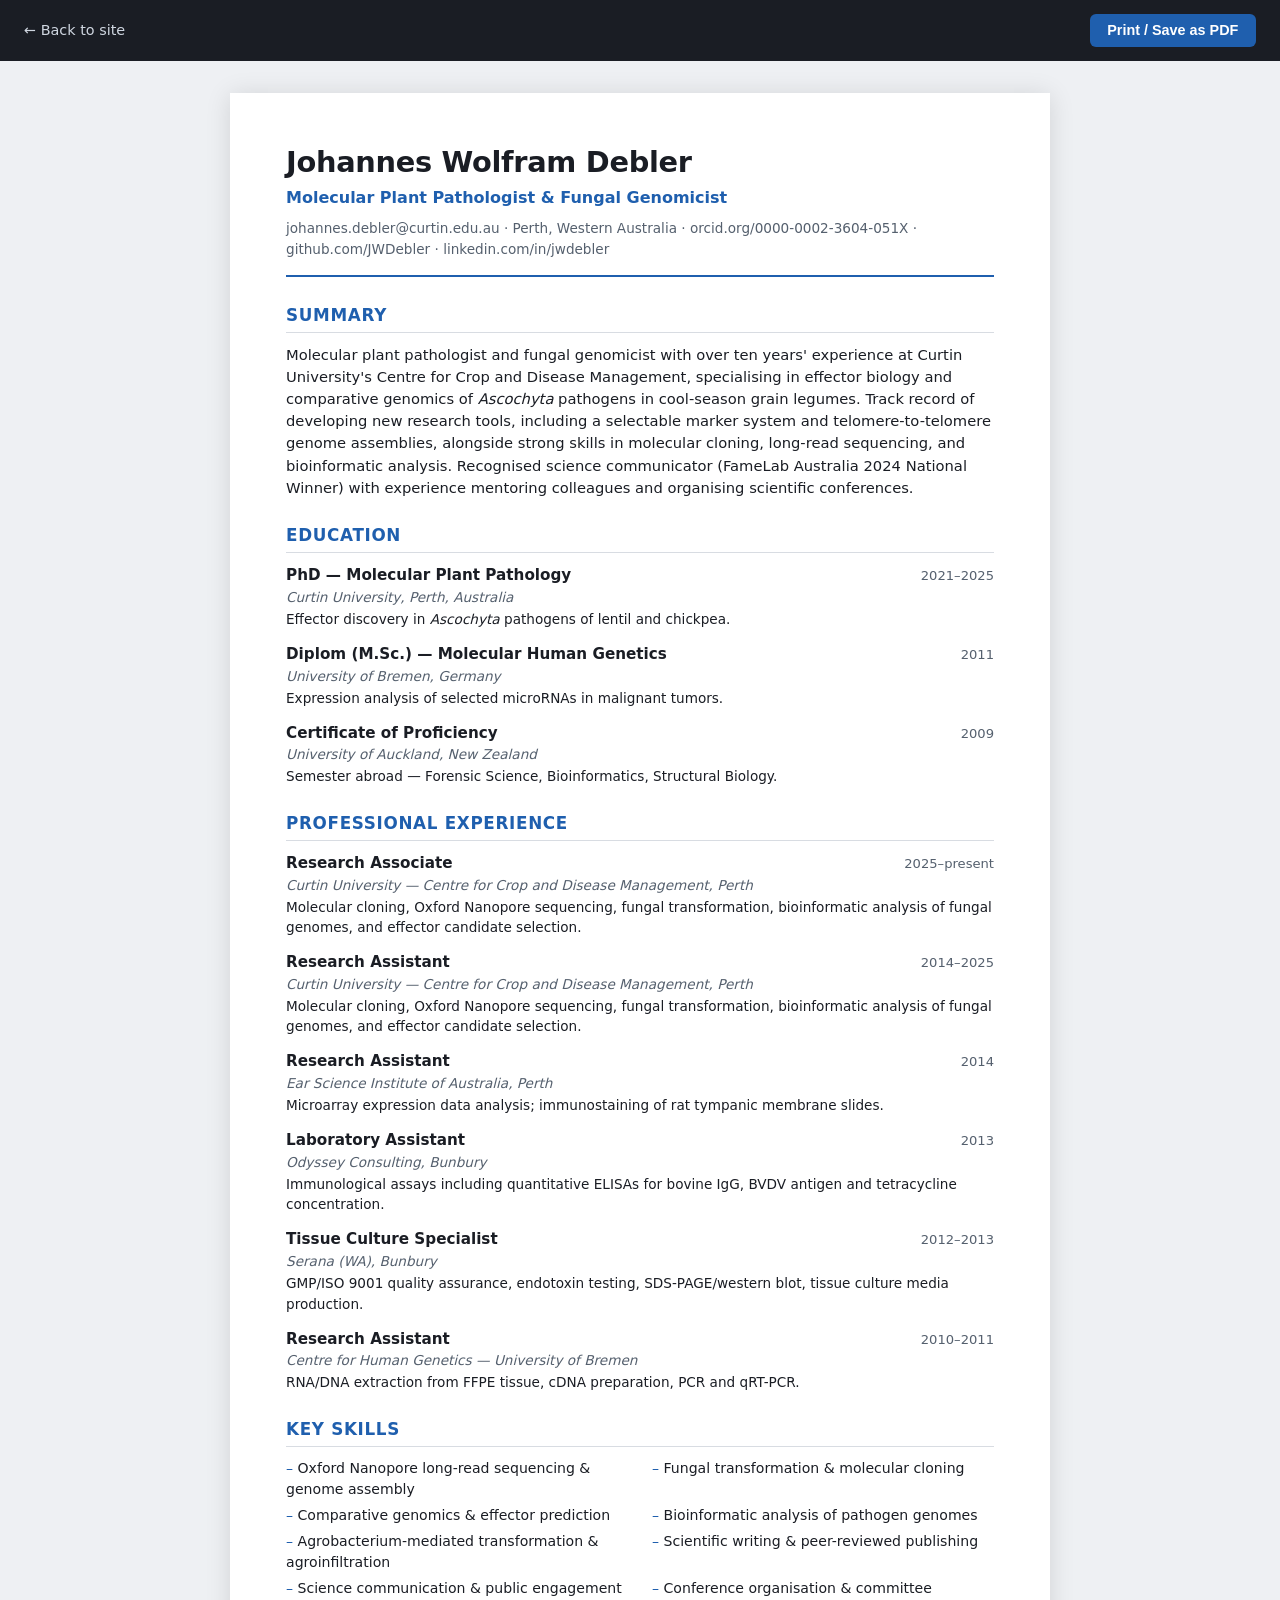
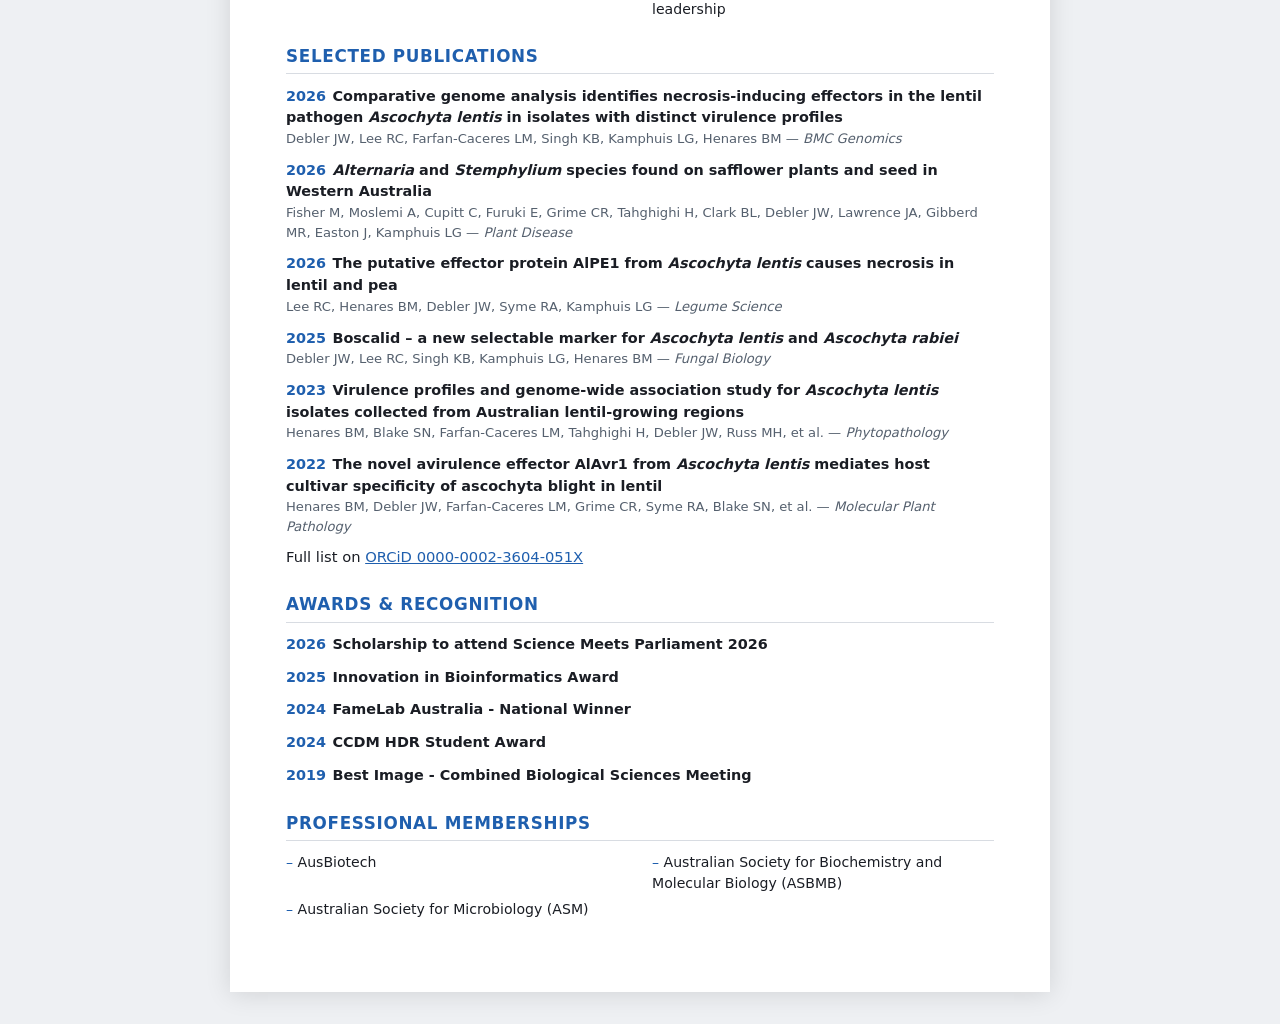
==== resume.html @ ffdb2647 "Add Legume Science publication and printable resume export Adds the AlPE1 effector paper (Legume Sci" ====
<!DOCTYPE html>
<html lang="en">
<head>
  <meta charset="UTF-8" />
  <meta name="viewport" content="width=device-width, initial-scale=1.0" />
  <title>Johannes Debler — Resume</title>
  <meta name="description" content="Resume of Johannes Wolfram Debler — Molecular Plant Pathologist & Fungal Genomicist, Curtin University." />
  <link rel="stylesheet" href="resume.css" />
</head>
<body>

  <div class="resume-toolbar no-print">
    <a href="index.html" class="toolbar-link">&larr; Back to site</a>
    <button id="print-btn" class="toolbar-print">Print / Save as PDF</button>
  </div>

  <main class="resume-page">

    <header class="r-header">
      <h1>Johannes Wolfram Debler</h1>
      <p class="r-subtitle">Molecular Plant Pathologist &amp; Fungal Genomicist</p>
      <p class="r-contact">
        <span>johannes.debler@curtin.edu.au</span> ·
        <span>Perth, Western Australia</span> ·
        <span>orcid.org/0000-0002-3604-051X</span> ·
        <span>github.com/JWDebler</span> ·
        <span>linkedin.com/in/jwdebler</span>
      </p>
    </header>

    <section class="r-section">
      <h2>Summary</h2>
      <p>
        Molecular plant pathologist and fungal genomicist with over ten years' experience at Curtin University's Centre for Crop and Disease Management, specialising in effector biology and comparative genomics of <em>Ascochyta</em> pathogens in cool-season grain legumes. Track record of developing new research tools, including a selectable marker system and telomere-to-telomere genome assemblies, alongside strong skills in molecular cloning, long-read sequencing, and bioinformatic analysis. Recognised science communicator (FameLab Australia 2024 National Winner) with experience mentoring colleagues and organising scientific conferences.
      </p>
    </section>

    <section class="r-section">
      <h2>Education</h2>
      <div class="r-item">
        <div class="r-item-head">
          <strong>PhD — Molecular Plant Pathology</strong>
          <span class="r-dates">2021–2025</span>
        </div>
        <p class="r-item-sub">Curtin University, Perth, Australia</p>
        <p class="r-item-detail">Effector discovery in <em>Ascochyta</em> pathogens of lentil and chickpea.</p>
      </div>
      <div class="r-item">
        <div class="r-item-head">
          <strong>Diplom (M.Sc.) — Molecular Human Genetics</strong>
          <span class="r-dates">2011</span>
        </div>
        <p class="r-item-sub">University of Bremen, Germany</p>
        <p class="r-item-detail">Expression analysis of selected microRNAs in malignant tumors.</p>
      </div>
      <div class="r-item">
        <div class="r-item-head">
          <strong>Certificate of Proficiency</strong>
          <span class="r-dates">2009</span>
        </div>
        <p class="r-item-sub">University of Auckland, New Zealand</p>
        <p class="r-item-detail">Semester abroad — Forensic Science, Bioinformatics, Structural Biology.</p>
      </div>
    </section>

    <section class="r-section">
      <h2>Professional Experience</h2>
      <div class="r-item">
        <div class="r-item-head">
          <strong>Research Associate</strong>
          <span class="r-dates">2025–present</span>
        </div>
        <p class="r-item-sub">Curtin University — Centre for Crop and Disease Management, Perth</p>
        <p class="r-item-detail">Molecular cloning, Oxford Nanopore sequencing, fungal transformation, bioinformatic analysis of fungal genomes, and effector candidate selection.</p>
      </div>
      <div class="r-item">
        <div class="r-item-head">
          <strong>Research Assistant</strong>
          <span class="r-dates">2014–2025</span>
        </div>
        <p class="r-item-sub">Curtin University — Centre for Crop and Disease Management, Perth</p>
        <p class="r-item-detail">Molecular cloning, Oxford Nanopore sequencing, fungal transformation, bioinformatic analysis of fungal genomes, and effector candidate selection.</p>
      </div>
      <div class="r-item">
        <div class="r-item-head">
          <strong>Research Assistant</strong>
          <span class="r-dates">2014</span>
        </div>
        <p class="r-item-sub">Ear Science Institute of Australia, Perth</p>
        <p class="r-item-detail">Microarray expression data analysis; immunostaining of rat tympanic membrane slides.</p>
      </div>
      <div class="r-item">
        <div class="r-item-head">
          <strong>Laboratory Assistant</strong>
          <span class="r-dates">2013</span>
        </div>
        <p class="r-item-sub">Odyssey Consulting, Bunbury</p>
        <p class="r-item-detail">Immunological assays including quantitative ELISAs for bovine IgG, BVDV antigen and tetracycline concentration.</p>
      </div>
      <div class="r-item">
        <div class="r-item-head">
          <strong>Tissue Culture Specialist</strong>
          <span class="r-dates">2012–2013</span>
        </div>
        <p class="r-item-sub">Serana (WA), Bunbury</p>
        <p class="r-item-detail">GMP/ISO 9001 quality assurance, endotoxin testing, SDS-PAGE/western blot, tissue culture media production.</p>
      </div>
      <div class="r-item">
        <div class="r-item-head">
          <strong>Research Assistant</strong>
          <span class="r-dates">2010–2011</span>
        </div>
        <p class="r-item-sub">Centre for Human Genetics — University of Bremen</p>
        <p class="r-item-detail">RNA/DNA extraction from FFPE tissue, cDNA preparation, PCR and qRT-PCR.</p>
      </div>
    </section>

    <section class="r-section">
      <h2>Key Skills</h2>
      <ul class="r-skills">
        <li>Oxford Nanopore long-read sequencing &amp; genome assembly</li>
        <li>Fungal transformation &amp; molecular cloning</li>
        <li>Comparative genomics &amp; effector prediction</li>
        <li>Bioinformatic analysis of pathogen genomes</li>
        <li>Agrobacterium-mediated transformation &amp; agroinfiltration</li>
        <li>Scientific writing &amp; peer-reviewed publishing</li>
        <li>Science communication &amp; public engagement</li>
        <li>Conference organisation &amp; committee leadership</li>
      </ul>
    </section>

    <section class="r-section">
      <h2>Selected Publications</h2>
      <div id="r-pubs"></div>
      <p class="r-more">Full list on <a href="https://orcid.org/0000-0002-3604-051X" target="_blank" rel="noopener">ORCiD 0000-0002-3604-051X</a></p>
    </section>

    <section class="r-section">
      <h2>Awards &amp; Recognition</h2>
      <div id="r-awards"></div>
    </section>

    <section class="r-section">
      <h2>Professional Memberships</h2>
      <ul class="r-skills">
        <li>AusBiotech</li>
        <li>Australian Society for Biochemistry and Molecular Biology (ASBMB)</li>
        <li>Australian Society for Microbiology (ASM)</li>
      </ul>
    </section>

  </main>

  <script src="resume.js"></script>
</body>
</html>
---- resume.css ----
/* ============================================================
   Johannes Debler — Resume (print-friendly)
   ============================================================ */

*, *::before, *::after { box-sizing: border-box; margin: 0; padding: 0; }

:root {
  --r-text:       #1a1d24;
  --r-muted:      #55606e;
  --r-border:     #d8dce2;
  --r-accent:     #1f5fae;
  --r-font-sans:  'Segoe UI', system-ui, -apple-system, sans-serif;
}

html { font-size: 16px; }

body {
  font-family: var(--r-font-sans);
  background: #eef0f3;
  color: var(--r-text);
  line-height: 1.5;
}

/* ---------- Toolbar (screen only) ---------- */
.resume-toolbar {
  position: sticky;
  top: 0;
  z-index: 10;
  display: flex;
  justify-content: space-between;
  align-items: center;
  padding: 0.85rem 1.5rem;
  background: #1a1d24;
  color: #fff;
}

.toolbar-link {
  color: #cfd6e0;
  text-decoration: none;
  font-size: 0.9rem;
}
.toolbar-link:hover { color: #fff; }

.toolbar-print {
  background: var(--r-accent);
  color: #fff;
  border: none;
  border-radius: 6px;
  padding: 0.55rem 1.1rem;
  font-size: 0.9rem;
  font-weight: 600;
  cursor: pointer;
}
.toolbar-print:hover { background: #17498a; }

/* ---------- Page ---------- */
.resume-page {
  max-width: 820px;
  margin: 2rem auto;
  background: #fff;
  padding: 3rem 3.5rem;
  box-shadow: 0 2px 24px rgba(0,0,0,0.12);
}

.r-header {
  border-bottom: 2px solid var(--r-accent);
  padding-bottom: 1rem;
  margin-bottom: 1.6rem;
}

.r-header h1 {
  font-size: 1.8rem;
  letter-spacing: -0.01em;
}

.r-subtitle {
  color: var(--r-accent);
  font-weight: 600;
  margin-top: 0.15rem;
}

.r-contact {
  margin-top: 0.5rem;
  font-size: 0.85rem;
  color: var(--r-muted);
}

.r-section {
  margin-bottom: 1.5rem;
}

.r-section h2 {
  font-size: 1.05rem;
  text-transform: uppercase;
  letter-spacing: 0.04em;
  color: var(--r-accent);
  border-bottom: 1px solid var(--r-border);
  padding-bottom: 0.25rem;
  margin-bottom: 0.7rem;
}

.r-section > p {
  font-size: 0.92rem;
  color: var(--r-text);
}

.r-item {
  margin-bottom: 0.85rem;
}
.r-item:last-child { margin-bottom: 0; }

.r-item-head {
  display: flex;
  justify-content: space-between;
  align-items: baseline;
  gap: 1rem;
  font-size: 0.95rem;
}

.r-dates {
  color: var(--r-muted);
  font-size: 0.82rem;
  white-space: nowrap;
}

.r-item-sub {
  font-size: 0.85rem;
  color: var(--r-muted);
  font-style: italic;
}

.r-item-detail {
  font-size: 0.85rem;
  margin-top: 0.1rem;
}

.r-skills {
  list-style: none;
  display: grid;
  grid-template-columns: 1fr 1fr;
  gap: 0.3rem 1.5rem;
  font-size: 0.88rem;
}
.r-skills li::before {
  content: '– ';
  color: var(--r-accent);
}

/* ---------- Publications & Awards (rendered by resume.js) ---------- */
.r-pub-item, .r-award-item {
  margin-bottom: 0.7rem;
  font-size: 0.85rem;
}
.r-pub-item:last-child, .r-award-item:last-child { margin-bottom: 0; }

.r-pub-title, .r-award-title {
  font-weight: 600;
  font-size: 0.9rem;
}

.r-pub-meta, .r-award-body {
  color: var(--r-muted);
  font-size: 0.82rem;
}

.r-pub-year, .r-award-year {
  color: var(--r-accent);
  font-weight: 600;
  margin-right: 0.4rem;
}

.r-more {
  margin-top: 0.6rem;
  font-size: 0.82rem;
  color: var(--r-muted);
}
.r-more a { color: var(--r-accent); }

/* ---------- Print ---------- */
@media print {
  .no-print { display: none !important; }

  body { background: #fff; }

  .resume-page {
    margin: 0;
    box-shadow: none;
    padding: 0;
    max-width: 100%;
  }

  @page {
    size: A4;
    margin: 1.6cm;
  }

  .r-section { break-inside: avoid; }
  .r-item { break-inside: avoid; }
}
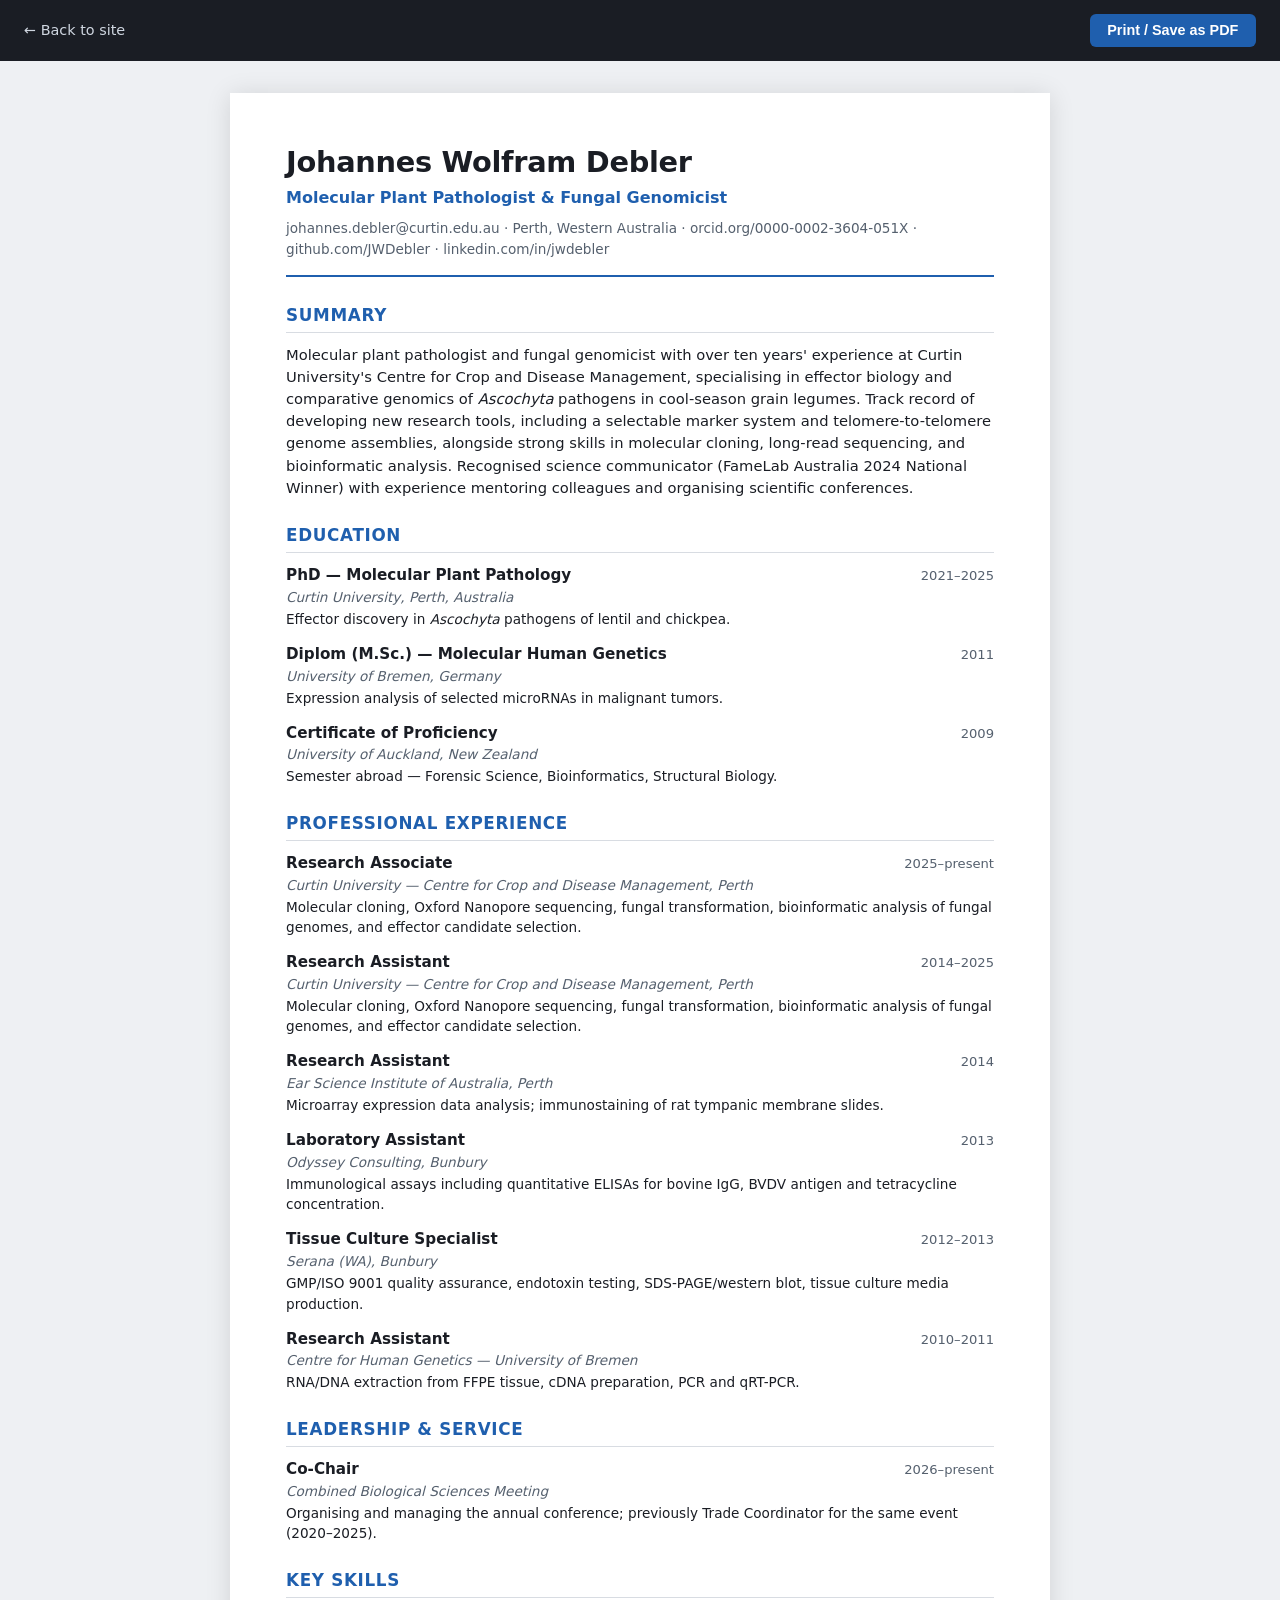
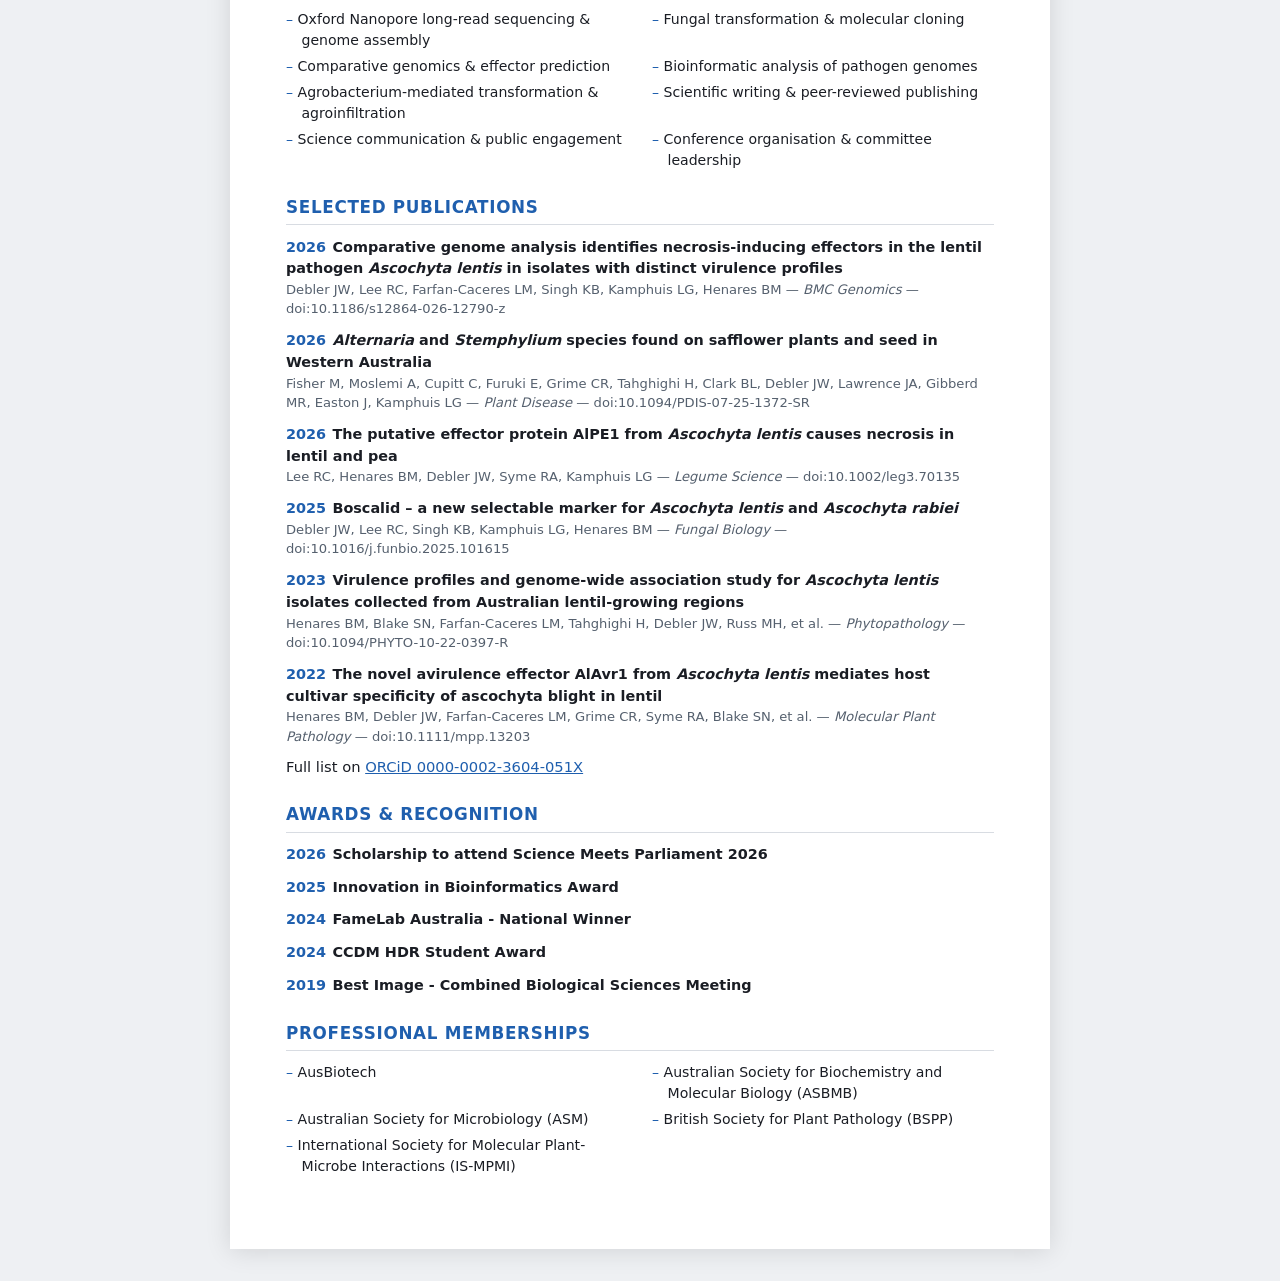
==== commit 85f02894: "Polish resume: hanging indent, DOIs, new memberships, CBSM leadership Fixes wrapped-line alignment i" ====
--- a/resume.html
+++ b/resume.html
@@ -116,6 +116,18 @@
     </section>
 
     <section class="r-section">
+      <h2>Leadership &amp; Service</h2>
+      <div class="r-item">
+        <div class="r-item-head">
+          <strong>Co-Chair</strong>
+          <span class="r-dates">2026–present</span>
+        </div>
+        <p class="r-item-sub">Combined Biological Sciences Meeting</p>
+        <p class="r-item-detail">Organising and managing the annual conference; previously Trade Coordinator for the same event (2020–2025).</p>
+      </div>
+    </section>
+
+    <section class="r-section">
       <h2>Key Skills</h2>
       <ul class="r-skills">
         <li>Oxford Nanopore long-read sequencing &amp; genome assembly</li>
@@ -146,6 +158,8 @@
         <li>AusBiotech</li>
         <li>Australian Society for Biochemistry and Molecular Biology (ASBMB)</li>
         <li>Australian Society for Microbiology (ASM)</li>
+        <li>British Society for Plant Pathology (BSPP)</li>
+        <li>International Society for Molecular Plant-Microbe Interactions (IS-MPMI)</li>
       </ul>
     </section>
 
--- a/resume.css
+++ b/resume.css
@@ -141,6 +141,10 @@
   gap: 0.3rem 1.5rem;
   font-size: 0.88rem;
 }
+.r-skills li {
+  padding-left: 1.1em;
+  text-indent: -1.1em;
+}
 .r-skills li::before {
   content: '– ';
   color: var(--r-accent);
